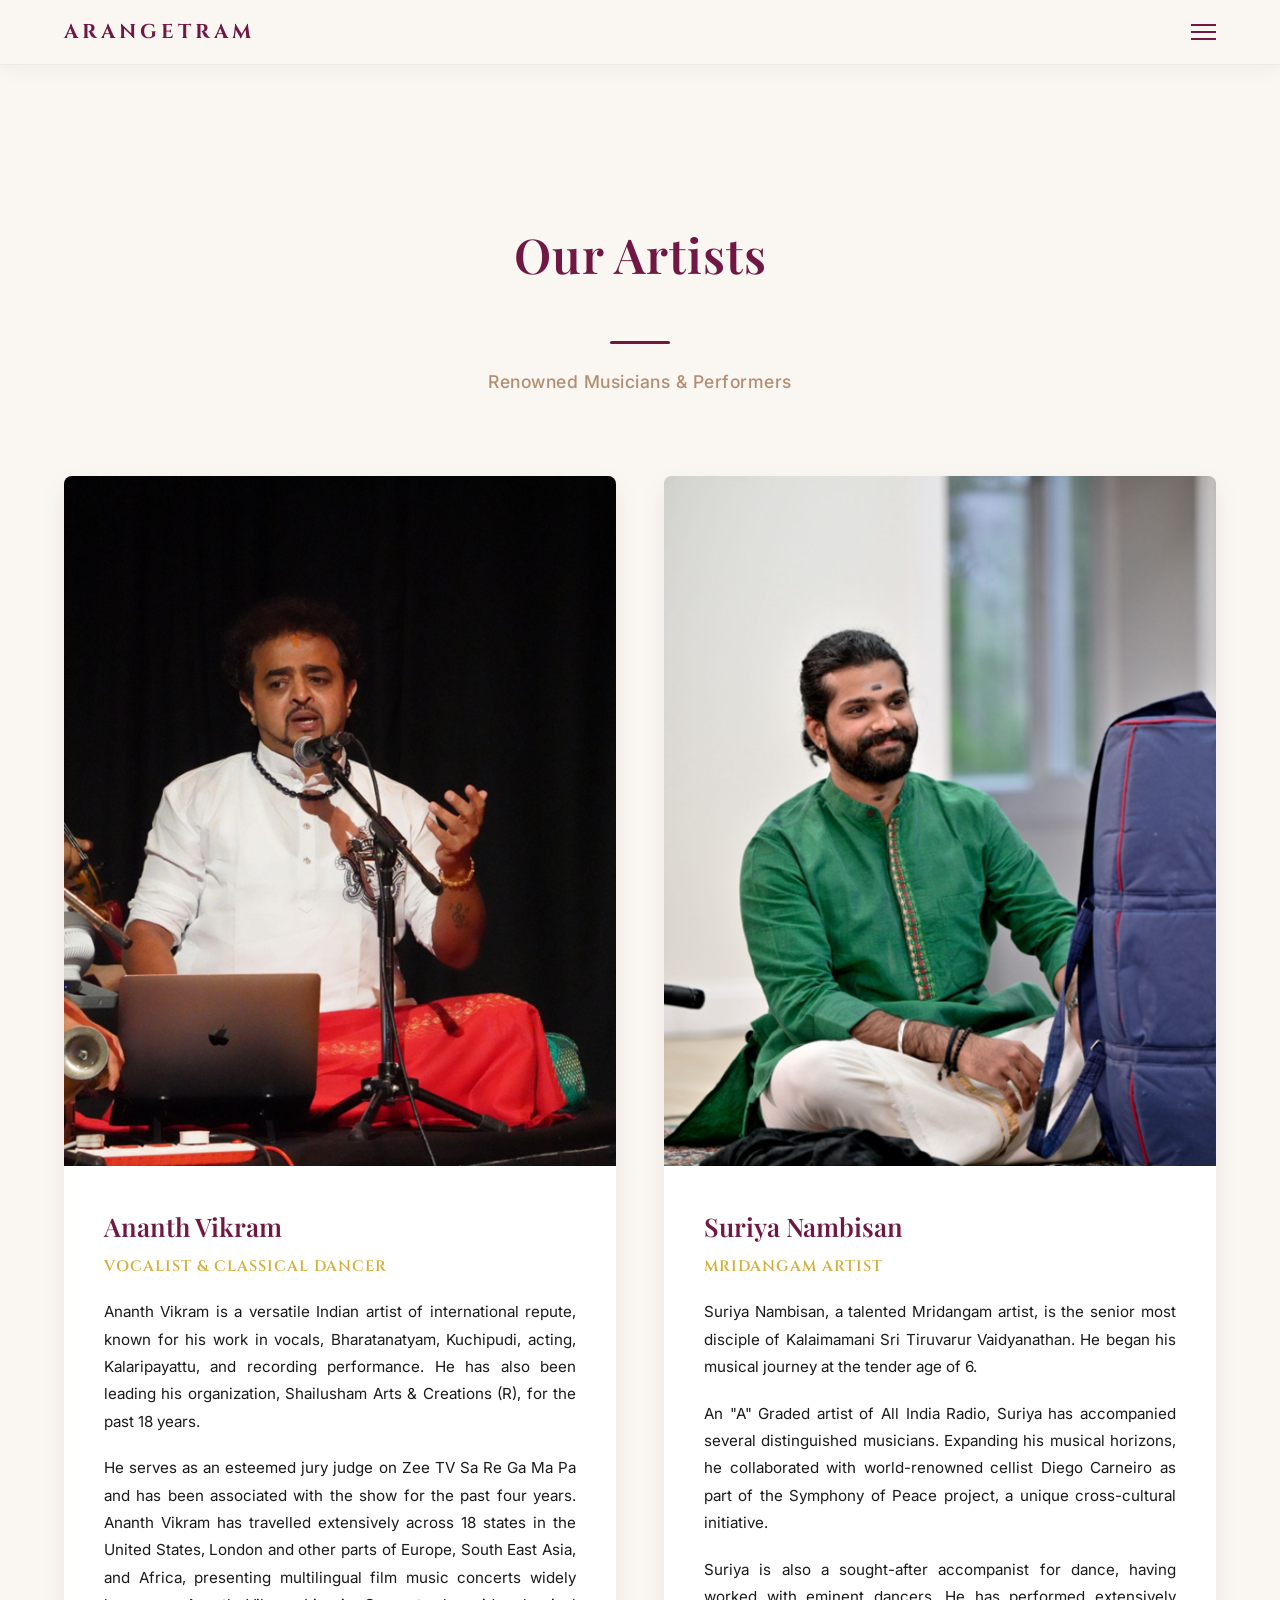
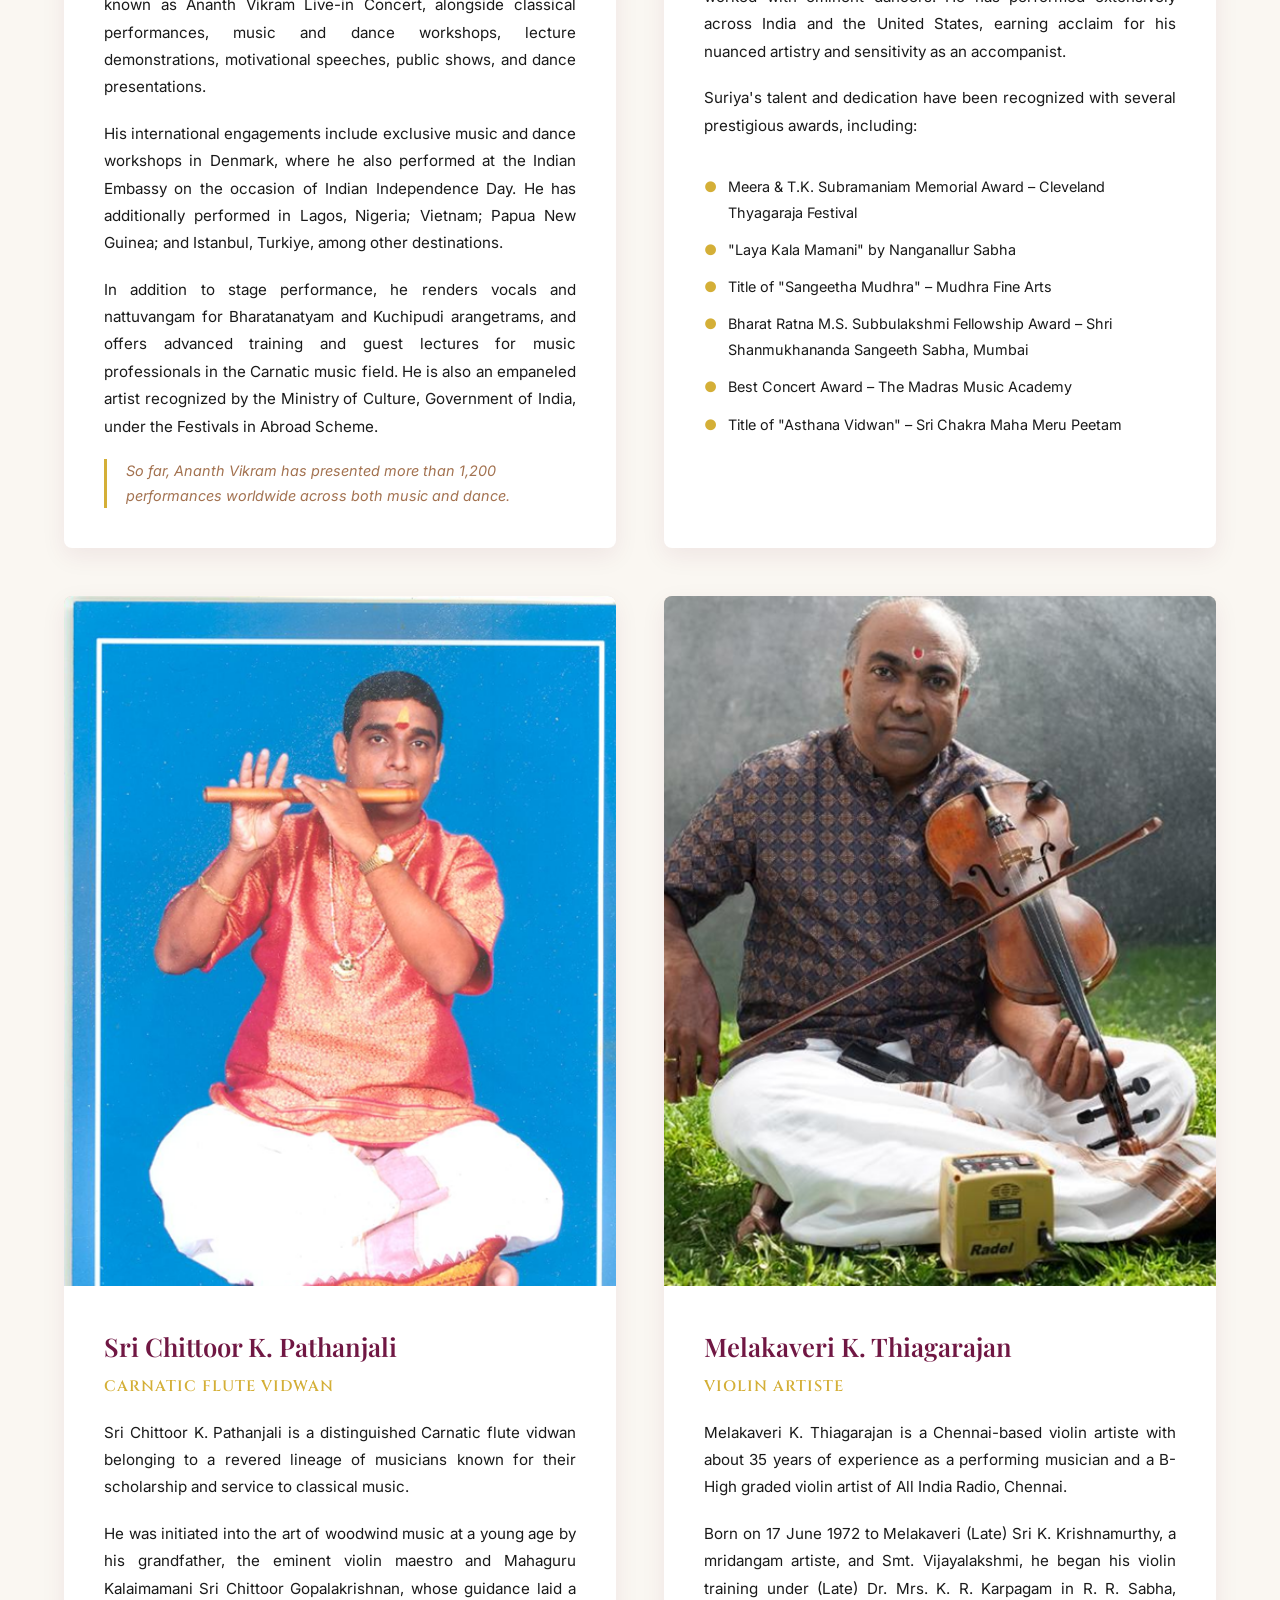
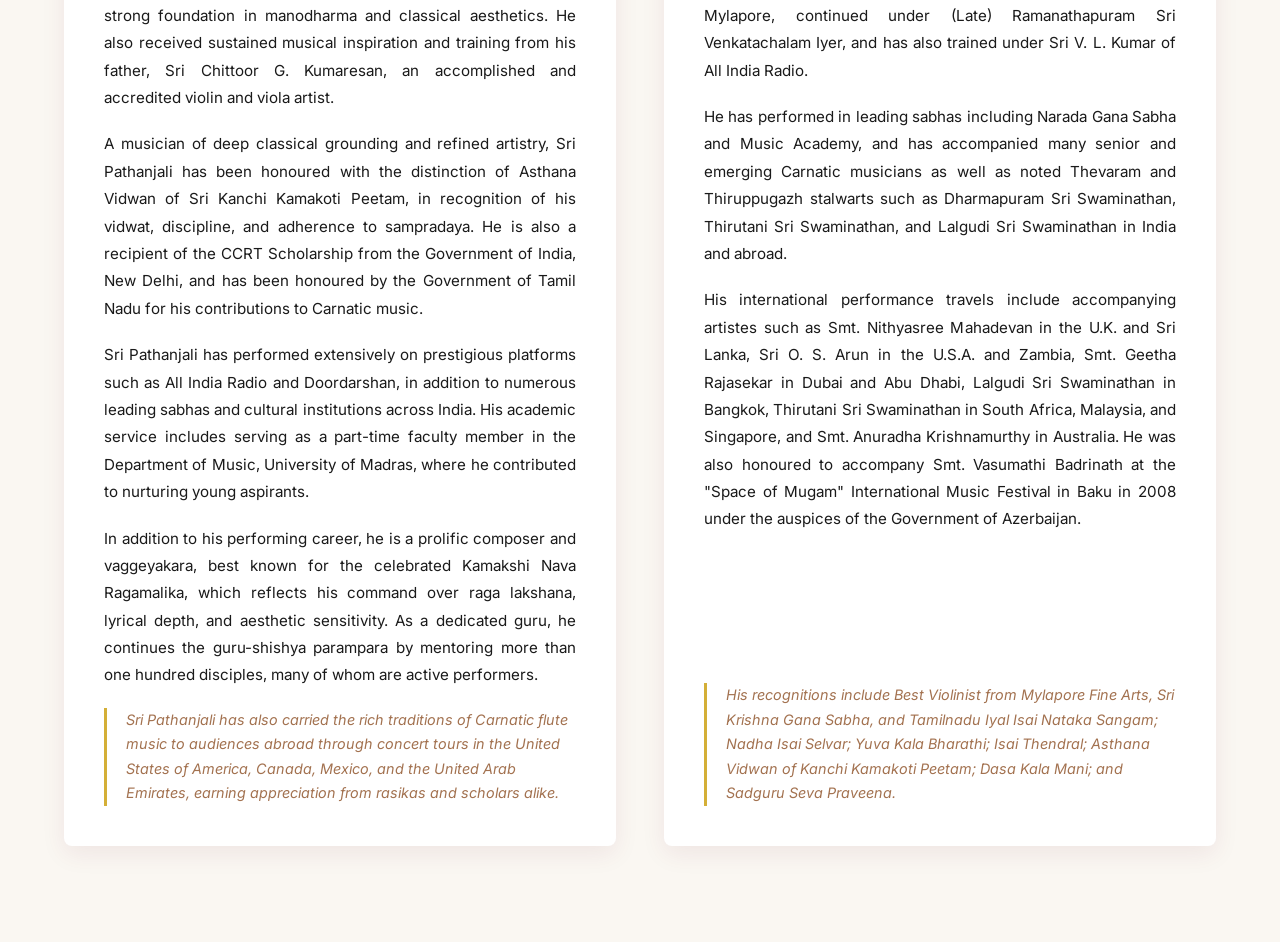
==== artists.html @ 753d0f72 "added new page" ====
<!DOCTYPE html>
<html lang="en">

<head>
    <meta charset="UTF-8">
    <meta name="viewport" content="width=device-width, initial-scale=1.0">
    <title>Artists — Bharatanatyam Arangetram</title>

    <!-- Google Fonts -->
    <link rel="preconnect" href="https://fonts.googleapis.com">
    <link rel="preconnect" href="https://fonts.gstatic.com" crossorigin>
    <link
        href="https://fonts.googleapis.com/css2?family=Cinzel:wght@400;500;600;700&family=Playfair+Display:ital,wght@0,400;0,500;0,600;0,700;1,400&family=Inter:wght@300;400;500;600&display=swap"
        rel="stylesheet">

    <link rel="stylesheet" href="styles.css">
</head>

<body>

    <!-- Ambient background particles overlay -->
    <div class="particle-overlay" id="particles"></div>

    <!-- Navigation -->
    <nav id="navbar" class="scrolled">
        <div class="nav-container">
            <a href="index.html" class="nav-logo">
                <span>ARANGETRAM</span>
            </a>
            <ul class="nav-links">
                <li><a href="index.html">Home</a></li>
                <li><a href="event.html">Event Details</a></li>
                <li><a href="journey.html">Shibani's Dance Journey</a></li>
                <li><a href="guru.html">The Guru</a></li>
                <li><a href="school.html">Arathi School of Dance</a></li>
                <li><a href="artists.html">Artists</a></li>
                <li><a href="gallery.html">Gallery</a></li>
                <li><a href="livestream.html">Livestream</a></li>
            </ul>
            <div class="nav-right">
                <div class="hamburger">
                    <span></span>
                    <span></span>
                    <span></span>
                </div>
            </div>
        </div>
    </nav>

    <!-- Main Content -->
    <main id="main-content">
        <section class="page active artists-page">
            <div class="content-wrapper">
                <div class="section-title">
                    <h1>Our Artists</h1>
                    <div class="decorative-separator"></div>
                    <p>Renowned Musicians & Performers</p>
                </div>

                <div class="artists-grid">
                    <div class="artist-card">
                        <div class="artist-image">
                            <img src="assets/artist1.png" alt="Ananth Vikram">
                        </div>
                        <div class="artist-content">
                            <h2>Ananth Vikram</h2>
                            <p class="artist-role">Vocalist & Classical Dancer</p>
                            <p class="artist-bio">Ananth Vikram is a versatile Indian artist of international repute, known for his work in vocals, Bharatanatyam, Kuchipudi, acting, Kalaripayattu, and recording performance. He has also been leading his organization, Shailusham Arts & Creations (R), for the past 18 years.</p>
                            <p class="artist-bio">He serves as an esteemed jury judge on Zee TV Sa Re Ga Ma Pa and has been associated with the show for the past four years. Ananth Vikram has travelled extensively across 18 states in the United States, London and other parts of Europe, South East Asia, and Africa, presenting multilingual film music concerts widely known as Ananth Vikram Live-in Concert, alongside classical performances, music and dance workshops, lecture demonstrations, motivational speeches, public shows, and dance presentations.</p>
                            <p class="artist-bio">His international engagements include exclusive music and dance workshops in Denmark, where he also performed at the Indian Embassy on the occasion of Indian Independence Day. He has additionally performed in Lagos, Nigeria; Vietnam; Papua New Guinea; and Istanbul, Turkiye, among other destinations.</p>
                            <p class="artist-bio">In addition to stage performance, he renders vocals and nattuvangam for Bharatanatyam and Kuchipudi arangetrams, and offers advanced training and guest lectures for music professionals in the Carnatic music field. He is also an empaneled artist recognized by the Ministry of Culture, Government of India, under the Festivals in Abroad Scheme.</p>
                            <p class="artist-highlights">So far, Ananth Vikram has presented more than 1,200 performances worldwide across both music and dance.</p>
                        </div>
                    </div>

                    <div class="artist-card">
                        <div class="artist-image">
                            <img src="assets/artist2.png" alt="Suriya Nambisan">
                        </div>
                        <div class="artist-content">
                            <h2>Suriya Nambisan</h2>
                            <p class="artist-role">Mridangam Artist</p>
                            <p class="artist-bio">Suriya Nambisan, a talented Mridangam artist, is the senior most disciple of Kalaimamani Sri Tiruvarur Vaidyanathan. He began his musical journey at the tender age of 6.</p>
                            <p class="artist-bio">An "A" Graded artist of All India Radio, Suriya has accompanied several distinguished musicians. Expanding his musical horizons, he collaborated with world-renowned cellist Diego Carneiro as part of the Symphony of Peace project, a unique cross-cultural initiative.</p>
                            <p class="artist-bio">Suriya is also a sought-after accompanist for dance, having worked with eminent dancers. He has performed extensively across India and the United States, earning acclaim for his nuanced artistry and sensitivity as an accompanist.</p>
                            <p class="artist-bio">Suriya's talent and dedication have been recognized with several prestigious awards, including:</p>
                            <ul class="artist-awards">
                                <li>Meera &amp; T.K. Subramaniam Memorial Award – Cleveland Thyagaraja Festival</li>
                                <li>"Laya Kala Mamani" by Nanganallur Sabha</li>
                                <li>Title of "Sangeetha Mudhra" – Mudhra Fine Arts</li>
                                <li>Bharat Ratna M.S. Subbulakshmi Fellowship Award – Shri Shanmukhananda Sangeeth Sabha, Mumbai</li>
                                <li>Best Concert Award – The Madras Music Academy</li>
                                <li>Title of "Asthana Vidwan" – Sri Chakra Maha Meru Peetam</li>
                            </ul>
                        </div>
                    </div>

                    <div class="artist-card">
                        <div class="artist-image">
                            <img src="assets/artist3.png" alt="Sri Chittoor K. Pathanjali">
                        </div>
                        <div class="artist-content">
                            <h2>Sri Chittoor K. Pathanjali</h2>
                            <p class="artist-role">Carnatic Flute Vidwan</p>
                            <p class="artist-bio">Sri Chittoor K. Pathanjali is a distinguished Carnatic flute vidwan belonging to a revered lineage of musicians known for their scholarship and service to classical music.</p>
                            <p class="artist-bio">He was initiated into the art of woodwind music at a young age by his grandfather, the eminent violin maestro and Mahaguru Kalaimamani Sri Chittoor Gopalakrishnan, whose guidance laid a strong foundation in manodharma and classical aesthetics. He also received sustained musical inspiration and training from his father, Sri Chittoor G. Kumaresan, an accomplished and accredited violin and viola artist.</p>
                            <p class="artist-bio">A musician of deep classical grounding and refined artistry, Sri Pathanjali has been honoured with the distinction of Asthana Vidwan of Sri Kanchi Kamakoti Peetam, in recognition of his vidwat, discipline, and adherence to sampradaya. He is also a recipient of the CCRT Scholarship from the Government of India, New Delhi, and has been honoured by the Government of Tamil Nadu for his contributions to Carnatic music.</p>
                            <p class="artist-bio">Sri Pathanjali has performed extensively on prestigious platforms such as All India Radio and Doordarshan, in addition to numerous leading sabhas and cultural institutions across India. His academic service includes serving as a part-time faculty member in the Department of Music, University of Madras, where he contributed to nurturing young aspirants.</p>
                            <p class="artist-bio">In addition to his performing career, he is a prolific composer and vaggeyakara, best known for the celebrated Kamakshi Nava Ragamalika, which reflects his command over raga lakshana, lyrical depth, and aesthetic sensitivity. As a dedicated guru, he continues the guru-shishya parampara by mentoring more than one hundred disciples, many of whom are active performers.</p>
                            <p class="artist-highlights">Sri Pathanjali has also carried the rich traditions of Carnatic flute music to audiences abroad through concert tours in the United States of America, Canada, Mexico, and the United Arab Emirates, earning appreciation from rasikas and scholars alike.</p>
                        </div>
                    </div>

                    <div class="artist-card">
                        <div class="artist-image">
                            <img src="assets/artist4.png" alt="Melakaveri K. Thiagarajan">
                        </div>
                        <div class="artist-content">
                            <h2>Melakaveri K. Thiagarajan</h2>
                            <p class="artist-role">Violin Artiste</p>
                            <p class="artist-bio">Melakaveri K. Thiagarajan is a Chennai-based violin artiste with about 35 years of experience as a performing musician and a B-High graded violin artist of All India Radio, Chennai.</p>
                            <p class="artist-bio">Born on 17 June 1972 to Melakaveri (Late) Sri K. Krishnamurthy, a mridangam artiste, and Smt. Vijayalakshmi, he began his violin training under (Late) Dr. Mrs. K. R. Karpagam in R. R. Sabha, Mylapore, continued under (Late) Ramanathapuram Sri Venkatachalam Iyer, and has also trained under Sri V. L. Kumar of All India Radio.</p>
                            <p class="artist-bio">He has performed in leading sabhas including Narada Gana Sabha and Music Academy, and has accompanied many senior and emerging Carnatic musicians as well as noted Thevaram and Thiruppugazh stalwarts such as Dharmapuram Sri Swaminathan, Thirutani Sri Swaminathan, and Lalgudi Sri Swaminathan in India and abroad.</p>
                            <p class="artist-bio">His international performance travels include accompanying artistes such as Smt. Nithyasree Mahadevan in the U.K. and Sri Lanka, Sri O. S. Arun in the U.S.A. and Zambia, Smt. Geetha Rajasekar in Dubai and Abu Dhabi, Lalgudi Sri Swaminathan in Bangkok, Thirutani Sri Swaminathan in South Africa, Malaysia, and Singapore, and Smt. Anuradha Krishnamurthy in Australia. He was also honoured to accompany Smt. Vasumathi Badrinath at the "Space of Mugam" International Music Festival in Baku in 2008 under the auspices of the Government of Azerbaijan.</p>
                            <p class="artist-highlights">His recognitions include Best Violinist from Mylapore Fine Arts, Sri Krishna Gana Sabha, and Tamilnadu Iyal Isai Nataka Sangam; Nadha Isai Selvar; Yuva Kala Bharathi; Isai Thendral; Asthana Vidwan of Kanchi Kamakoti Peetam; Dasa Kala Mani; and Sadguru Seva Praveena.</p>
                        </div>
                    </div>
                </div>
            </div>
        </section>
    </main>

    <script src="script.js"></script>
</body>

</html>
---- styles.css ----
/* ==========================================================================
   CSS Variables & Global Resets
   ========================================================================== */
:root {
    /* Color Palette */
    --clr-maroon: #701743;
    --clr-maroon-dark: #4a0b27;
    --clr-gold: #d4af37;
    --clr-gold-light: #f3dca1;
    --clr-ivory: #faf7f2;
    --clr-sandalwood: #e3d2bf;
    --clr-bronze: #a37250;
    --clr-black: #1a1a1a;

    /* Typography */
    --font-heading: 'Playfair Display', serif;
    --font-body: 'Inter', sans-serif;
    --font-cinzel: 'Cinzel', serif;

    /* Spacing & Utilities */
    --section-pad-y: 6rem;
    --transition-smooth: 0.4s cubic-bezier(0.25, 0.46, 0.45, 0.94);
}

* {
    margin: 0;
    padding: 0;
    box-sizing: border-box;
}

html {
    scroll-behavior: smooth;
}

body {
    font-family: var(--font-body);
    background-color: var(--clr-ivory);
    color: var(--clr-black);
    line-height: 1.6;
    overflow-x: hidden;
    min-height: 100vh;
}

/* ==========================================================================
   Typography & Reusable Classes
   ========================================================================== */
h1,
h2,
h3,
h4,
h5,
h6 {
    font-family: var(--font-heading);
    font-weight: 500;
    color: var(--clr-maroon);
}

.text-center {
    text-align: center;
}

.text-white {
    color: var(--clr-ivory);
}

.mt-2 {
    margin-top: 2rem;
}

/* Separators */
.decorative-separator {
    width: 60px;
    height: 3px;
    background-color: var(--clr-maroon);
    margin: 1.5rem 0;
    border-radius: 2px;
}

.gold-sep {
    background-color: var(--clr-gold);
}

.title-logo {
    width: 120px;
    height: auto;
    object-fit: contain;
    margin-top: 1rem;
    display: block;
}

.center-margin {
    margin: 1.5rem auto;
}

/* Container */
.container {
    width: 90%;
    max-width: 1200px;
    margin: 0 auto;
}

/* SPA Pages */
@keyframes fadeInPage {
    from {
        opacity: 0;
    }

    to {
        opacity: 1;
    }
}

@media (min-width: 769px) and (max-width: 1300px) {
    .guru-portrait-frame img {
        display: block;
        margin: 0 auto;
        /* width: 100%; */
        max-width: 900px;
        max-height: 1000px;
        /* object-fit: cover; */
    }
}

.page {
    display: none;
    min-height: 100vh;
    overflow-y: auto;
}

.page.active {
    display: block;
    animation: fadeInPage 0.5s ease forwards;
}

.hero.page.active {
    display: flex;
    animation: fadeInPage 0.5s ease forwards;
}

.section {
    padding: var(--section-pad-y) 0;
    position: relative;
}

.section-dark {
    background-color: var(--clr-maroon);
    color: var(--clr-sandalwood);
}

.section-dark h2,
.section-dark h3 {
    color: var(--clr-gold);
}

.section-title {
    margin-bottom: 4rem;
    text-align: center;
    display: flex;
    flex-direction: column;
    align-items: center;
}

.section-title h2 {
    font-size: 2.5rem;
    letter-spacing: 1px;
}

.section-title p {
    font-size: 1.1rem;
    color: inherit;
    opacity: 0.8;
}

/* Buttons */
.btn {
    display: inline-block;
    padding: 1rem 2.5rem;
    font-family: var(--font-cinzel);
    font-weight: 600;
    text-decoration: none;
    letter-spacing: 2px;
    text-transform: uppercase;
    font-size: 0.9rem;
    border-radius: 4px;
    transition: var(--transition-smooth);
    cursor: pointer;
    border: 1px solid transparent;
    white-space: nowrap;
}

.btn-primary {
    background-color: var(--clr-gold);
    color: var(--clr-maroon-dark);
}

.btn-primary:hover {
    background-color: var(--clr-gold-light);
    transform: translateY(-3px);
    box-shadow: 0 10px 20px rgba(212, 175, 55, 0.2);
}

.btn-secondary {
    background-color: transparent;
    border-color: var(--clr-gold);
    color: var(--clr-gold);
}

.btn-secondary:hover {
    background-color: var(--clr-gold);
    color: var(--clr-maroon-dark);
}

.btn-outline {
    background-color: transparent;
    border-color: var(--clr-maroon);
    color: var(--clr-maroon);
    padding: 0.8rem 1.5rem;
}

.btn-outline:hover {
    background-color: var(--clr-maroon);
    color: var(--clr-ivory);
}

.btn-glow {
    box-shadow: 0 0 15px rgba(212, 175, 55, 0.5);
}

.btn-glow:hover {
    box-shadow: 0 0 25px rgba(212, 175, 55, 0.8);
}

/* ==========================================================================
   Navigation
   ========================================================================== */
nav {
    position: fixed;
    top: 0;
    left: 0;
    width: 100%;
    z-index: 1000;
    padding: 1.5rem 0;
    transition: var(--transition-smooth);
    /* By default on top of hero - so text is white */
    background-color: transparent;
}

nav.scrolled {
    background-color: var(--clr-ivory);
    box-shadow: 0 4px 20px rgba(0, 0, 0, 0.05);
    padding: 1rem 0;
}

nav.nav-active {
    background-color: var(--clr-ivory);
    box-shadow: 0 4px 20px rgba(0, 0, 0, 0.05);
    padding: 1rem 0;
}

nav.nav-active .nav-logo {
    color: var(--clr-maroon);
}

nav.nav-active .hamburger span {
    background-color: var(--clr-maroon);
}

.nav-container {
    width: 90%;
    max-width: 1400px;
    margin: 0 auto;
    display: flex;
    justify-content: space-between;
    align-items: center;
}

.nav-logo {
    font-family: var(--font-cinzel);
    font-size: 1.5rem;
    font-weight: 700;
    text-decoration: none;
    color: var(--clr-ivory);
    letter-spacing: 4px;
    transition: var(--transition-smooth);
    display: flex;
    align-items: center;
    gap: 1rem;
}

nav.scrolled .nav-logo {
    color: var(--clr-maroon);
}

.nav-links {
    list-style: none;
    display: flex;
    gap: 1.2rem;
    margin-left: auto;
}

.nav-links li a {
    text-decoration: none;
    color: var(--clr-ivory);
    font-family: var(--font-body);
    font-size: 0.85rem;
    text-transform: uppercase;
    letter-spacing: 1px;
    position: relative;
    transition: var(--transition-smooth);
    white-space: nowrap;
}

nav.scrolled .nav-links li a {
    color: var(--clr-black);
}

.nav-links li a::after {
    content: '';
    position: absolute;
    bottom: -5px;
    left: 0;
    width: 0%;
    height: 1px;
    background-color: var(--clr-gold);
    transition: var(--transition-smooth);
}

.nav-links li a:hover::after {
    width: 100%;
}

.nav-links li a:hover {
    color: var(--clr-gold);
}

.hamburger {
    display: none;
    flex-direction: column;
    gap: 5px;
    cursor: pointer;
}

.hamburger span {
    width: 25px;
    height: 2px;
    background-color: var(--clr-ivory);
    transition: 0.3s;
}

nav.scrolled .hamburger span {
    background-color: var(--clr-maroon);
}

.nav-right {
    display: flex;
    align-items: center;
    gap: 1.5rem;
}

.menu-logo {
    height: 45px;
    width: auto;
    object-fit: contain;
    border-radius: 4px;
    transition: var(--transition-smooth);
}

/* ==========================================================================
   Hero Section
   ========================================================================== */
.hero {
    height: 100vh;
    display: flex;
    align-items: center;
    justify-content: center;
    position: relative;
    text-align: center;
    overflow: hidden;
}

.hero-bg {
    position: absolute;
    top: 0;
    left: 0;
    width: 100%;
    height: 100%;
    background-image: url('assets/hero-background.png');
    background-size: cover;
    background-position: center;
    background-repeat: no-repeat;
    z-index: -2;
    animation: zoomOutBg 20s infinite alternate linear;
}

@media (max-width: 768px) {
    .hero-bg {
        /* On mobile, center top usually prevents heads from getting cut off */
        background-position: center top;
    }
}

@keyframes zoomOutBg {
    0% {
        transform: scale(1.1);
    }

    100% {
        transform: scale(1);
    }
}

.hero-overlay {
    position: absolute;
    top: 0;
    left: 0;
    width: 100%;
    height: 100%;
    background: linear-gradient(to bottom, rgba(74, 21, 37, 0.4), rgba(26, 26, 26, 0.8));
    z-index: -1;
}

.hero-content {
    color: var(--clr-ivory);
    z-index: 1;
    max-width: 800px;
    padding: 0 1rem;
}

.hero-subtitle {
    font-family: var(--font-cinzel);
    letter-spacing: 3px;
    font-size: 1rem;
    color: var(--clr-gold);
    margin-bottom: 1rem;
    text-transform: uppercase;
}

.hero-title {
    font-size: 4.5rem;
    line-height: 1.1;
    margin-bottom: 1.5rem;
    color: var(--clr-ivory);
    letter-spacing: 2px;
    text-shadow: 0 5px 15px rgba(0, 0, 0, 0.5);
}

.hero-divider {
    width: 80px;
    height: 2px;
    background-color: var(--clr-gold);
    margin: 0 auto 2rem auto;
}

.hero-invitation {
    font-size: 1.1rem;
    font-weight: 300;
    margin-bottom: 2rem;
    opacity: 0.9;
}

.hero-date {
    font-family: var(--font-cinzel);
    font-size: 1.5rem;
    color: var(--clr-gold);
    margin-bottom: 3rem;
}

.hero-buttons {
    display: flex;
    gap: 1.5rem;
    justify-content: center;
}

/* Make hero buttons equal width and height, centered */
.hero-buttons .btn {
    display: inline-flex;
    align-items: center;
    justify-content: center;
    height: 64px;
    width: 220px;
    padding: 0 1rem;
}

/* Responsive sizing: keep equal visual weight on small screens */
@media (max-width: 480px) {
    .hero-buttons {
        gap: 0.75rem;
        justify-content: center;
    }

    .hero-buttons .btn {
        width: 45%;
        height: 52px;
        padding: 0 0.6rem;
        font-size: 0.85rem;
        letter-spacing: 1.5px;
    }
}

.scroll-indicator {
    display: none;
    /* Hidden since we use pages instead of scroll */
}

.mouse {
    width: 20px;
    height: 30px;
    border: 2px solid var(--clr-ivory);
    border-radius: 15px;
    margin-top: 10px;
    position: relative;
}

.mouse::before {
    content: '';
    position: absolute;
    top: 5px;
    left: 50%;
    transform: translateX(-50%);
    width: 4px;
    height: 6px;
    background-color: var(--clr-ivory);
    border-radius: 2px;
    animation: scroll 2s infinite;
}

@keyframes scroll {
    0% {
        transform: translate(-50%, 0);
        opacity: 1;
    }

    100% {
        transform: translate(-50%, 10px);
        opacity: 0;
    }
}

/* ==========================================================================
   Event Day Section (Timeline & Details)
   ========================================================================== */
.event-grid {
    display: grid;
    grid-template-columns: 1fr 1fr;
    gap: 4rem;
}

.event-card {
    background-color: #fff;
    padding: 3rem;
    border-radius: 8px;
    box-shadow: 0 10px 40px rgba(0, 0, 0, 0.04);
}

.event-card h3 {
    font-size: 1.8rem;
    margin-bottom: 2rem;
    font-family: var(--font-cinzel);
    border-bottom: 1px solid rgba(74, 21, 37, 0.1);
    padding-bottom: 1rem;
}

.timeline {
    list-style: none;
    position: relative;
}

.timeline::before {
    content: '';
    position: absolute;
    left: 10px;
    top: 0;
    height: 100%;
    width: 1px;
    background-color: var(--clr-gold);
}

.timeline li {
    margin-bottom: 2rem;
    position: relative;
    padding-left: 2.5rem;
}

.timeline li:last-child {
    margin-bottom: 0;
}

.timeline li::before {
    content: '';
    position: absolute;
    left: 5px;
    top: 5px;
    width: 11px;
    height: 11px;
    border-radius: 50%;
    background-color: var(--clr-gold);
    border: 3px solid #fff;
}

.timeline .time {
    display: block;
    font-family: var(--font-cinzel);
    color: var(--clr-maroon);
    font-weight: 600;
    margin-bottom: 0.5rem;
}

.timeline .content h4 {
    font-size: 1.1rem;
    margin-bottom: 0.3rem;
    color: var(--clr-black);
}

.timeline .content p {
    font-size: 0.95rem;
    color: #666;
}

.venue-details h4 {
    font-size: 1.3rem;
    margin-bottom: 1rem;
    color: var(--clr-black);
}

.venue-details p {
    margin-bottom: 2rem;
    color: #555;
}

/* ==========================================================================
   Image Wrappers & Shadows
   ========================================================================== */
.box-shadow-gold img {
    width: 100%;
    height: 100%;
    object-fit: cover;
    border-radius: 4px;
    box-shadow: 15px 15px 0 var(--clr-gold);
    transition: var(--transition-smooth);
}

.box-shadow-gold:hover img {
    transform: translate(5px, 5px);
    box-shadow: 10px 10px 0 var(--clr-gold);
}

/* ==========================================================================
   Journey & School (Alternating layouts)
   ========================================================================== */
.journey-content,
.school-layout {
    display: grid;
    grid-template-columns: 1fr 1fr;
    gap: 4rem;
    align-items: center;
}


.journey-image img,
.school-image img {
    width: 100%;
    height: auto;
    max-height: 750px;
    object-fit: contain;
    border-radius: 4px;
    background: transparent;
    display: block;
}

.school-logo {
    width: 150px !important;
    height: auto !important;
    object-fit: contain !important;
    margin-bottom: 1.5rem;
    display: block;
}

.journey-text h3,
.school-text h3,
.guru-text h3 {
    font-size: 2.2rem;
    margin-bottom: 1.5rem;
}

.journey-text p,
.school-text p,
.guru-text p {
    margin-bottom: 1.5rem;
    font-size: 1.1rem;
    opacity: 0.9;
}

/* ==========================================================================
   Guru Section
   ========================================================================== */
.guru-layout {
    display: grid;
    grid-template-columns: 1fr 1fr;
    gap: 4rem;
    align-items: center;
}

.guru-text h4 {
    font-family: var(--font-cinzel);
    color: var(--clr-gold);
    margin-bottom: 2rem;
    letter-spacing: 1px;
}

.guru-portrait-wrapper {
    position: relative;
    padding: 2rem;
}

.guru-portrait-wrapper::before {
    display: none;
}

.guru-portrait-frame {
    position: relative;
    z-index: 2;
    height: 750px;
}

.guru-portrait-frame img {
    width: 100%;
    height: 100%;
    object-fit: contain;
    background: transparent;
}

@media (min-width: 1024px) and (max-width: 1366px) {
    .guru-portrait-frame {
        height: 920px;
        width: 500px;
    }
}

/* ==========================================================================
   Livestream Section (Cinematic)
   ========================================================================== */
.cinematic-bg {
    background-color: var(--clr-black);
    position: relative;
    color: var(--clr-ivory);
}

/* Let's reuse hero image vaguely but highly darkened */
.cinematic-bg::before {
    content: '';
    position: absolute;
    top: 0;
    left: 0;
    width: 100%;
    height: 100%;
    background-image: url('dance/dance9.png');
    background-size: cover;
    background-position: center;
    opacity: 0.2;
    z-index: 1;
    filter: grayscale(80%) sepia(20%);
}

.livestream-overlay {
    position: absolute;
    top: 0;
    left: 0;
    width: 100%;
    height: 100%;
    background: linear-gradient(to top, rgba(26, 26, 26, 1), rgba(26, 26, 26, 0.6));
    z-index: 2;
}

.relative-z {
    position: relative;
    z-index: 3;
}

.cinematic-bg .section-title h2,
.cinematic-bg .section-title p {
    color: var(--clr-ivory);
}

.countdown {
    display: flex;
    justify-content: center;
    gap: 2rem;
    margin: 3rem 0;
}

.cd-box {
    background: rgba(255, 255, 255, 0.05);
    border: 1px solid rgba(212, 175, 55, 0.3);
    padding: 1.5rem 2rem;
    border-radius: 8px;
    min-width: 120px;
    backdrop-filter: blur(5px);
}

.cd-box span {
    display: block;
    font-size: 3rem;
    font-family: var(--font-heading);
    color: var(--clr-gold);
    line-height: 1;
    margin-bottom: 0.5rem;
}

.cd-box p {
    font-size: 0.8rem;
    text-transform: uppercase;
    letter-spacing: 2px;
    opacity: 0.7;
}

.live-subtitle {
    font-style: italic;
    margin-bottom: 2rem;
    color: var(--clr-sandalwood);
}

/* ==========================================================================
   Gallery Section
   ========================================================================== */
.gallery-grid {
    column-count: 3;
    column-gap: 1.5rem;
    padding-bottom: 2rem;
}

.gallery-item {
    break-inside: avoid;
    margin-bottom: 1.5rem;
    border-radius: 8px;
    overflow: hidden;
    position: relative;
    box-shadow: 0 5px 15px rgba(0, 0, 0, 0.1);
    transition: var(--transition-smooth);
}

.gallery-item::before {
    content: '';
    position: absolute;
    top: 0;
    left: 0;
    width: 100%;
    height: 100%;
    background: linear-gradient(to top, rgba(74, 11, 39, 0.4), transparent);
    opacity: 0;
    transition: var(--transition-smooth);
    z-index: 1;
}

.gallery-item:hover {
    transform: translateY(-5px);
    box-shadow: 0 10px 25px rgba(212, 175, 55, 0.3);
}

.gallery-item:hover::before {
    opacity: 1;
}

.gallery-item img {
    width: 100%;
    height: auto;
    display: block;
    transition: transform 0.6s ease;
}

.gallery-item:hover img {
    transform: scale(1.05);
}

/* Removed fade-in-section to fix SPA visibility issues */

/* Staggered on load for hero elements */
.slide-up {
    transform: translateY(30px);
    opacity: 0;
}

.slide-up.fade-in {
    animation: slideUpFade 1s cubic-bezier(0.25, 0.46, 0.45, 0.94) forwards;
}

.delay-1 {
    animation-delay: 0.2s;
}

.delay-2 {
    animation-delay: 0.4s;
}

.delay-3 {
    animation-delay: 0.6s;
}

.delay-4 {
    animation-delay: 0.8s;
}

@keyframes slideUpFade {
    to {
        transform: translateY(0);
        opacity: 1;
    }
}

/* ==========================================================================
   Responsive Design
   ========================================================================== */
@media (max-width: 992px) {

    .event-grid,
    .journey-content,
    .school-layout,
    .guru-layout {
        grid-template-columns: 1fr;
        gap: 3rem;
    }

    .gallery-grid {
        column-count: 2;
    }

    .journey-image,
    .school-image,
    .guru-portrait-wrapper {
        order: -1;
        /* image on top on mobile */
    }

    .journey-image,
    .school-image,
    .guru-portrait-frame {
        height: auto;
    }

    .school-image {
        align-items: center;
        text-align: center;
    }

    .school-logo {
        margin: 0 auto 1.5rem auto !important;
    }

    .hero-title {
        font-size: 3.5rem;
    }
}

@media (max-width: 1300px) {
    .nav-links {
        position: absolute;
        top: 100%;
        left: 0;
        width: 100%;
        flex-direction: column;
        background-color: var(--clr-ivory);
        text-align: center;
        gap: 0;
        max-height: 0;
        overflow-y: auto;
        transition: max-height 0.4s ease-in-out;
        margin-left: 0;
        border-top: 1px solid rgba(0, 0, 0, 0.05);
        
        /* Premium custom scrollbar styling */
        scrollbar-width: thin;
        scrollbar-color: var(--clr-gold) transparent;
    }

    .nav-links::-webkit-scrollbar {
        width: 4px;
    }

    .nav-links::-webkit-scrollbar-thumb {
        background-color: var(--clr-gold);
        border-radius: 2px;
    }

    .nav-links.active {
        max-height: calc(100vh - 85px);
        box-shadow: 0 15px 30px rgba(0, 0, 0, 0.1);
    }

    .nav-links li {
        padding: 1.15rem 0;
        border-bottom: 1px solid rgba(0, 0, 0, 0.05);
    }

    .nav-links li a {
        color: var(--clr-maroon);
        font-weight: 500;
        display: block;
        width: 100%;
    }

    .hamburger {
        display: flex;
    }

    /* Premium Hamburger Animation to "X" */
    .hamburger.active span:nth-child(1) {
        transform: translateY(7px) rotate(45deg);
    }

    .hamburger.active span:nth-child(2) {
        opacity: 0;
        transform: translateX(-10px);
    }

    .hamburger.active span:nth-child(3) {
        transform: translateY(-7px) rotate(-45deg);
    }
}

@media (max-width: 480px) {
    :root {
        --section-pad-y: 5rem;
    }

    .section {
        padding: var(--section-pad-y) 0;
    }

    .section-title {
        margin-bottom: 2rem;
    }

    .section-title h2 {
        font-size: 1.6rem;
    }

    .event-card {
        padding: 1.25rem;
    }

    .timeline .content h4 {
        font-size: 1rem;
    }

    .timeline .content p {
        font-size: 0.95rem;
    }

    .hero-title {
        font-size: 2.2rem;
    }

    .nav-container {
        width: 95%;
        padding: 0 0.5rem;
    }
}

@media (max-width: 768px) {
    .gallery-grid {
        column-count: 1;
    }

    .hero-title {
        font-size: 2.5rem;
    }

    .countdown {
        display: grid;
        grid-template-columns: repeat(4, 1fr);
        gap: 0.5rem;
        max-width: 450px;
        margin: 2rem auto;
    }

    .cd-box {
        min-width: unset;
        padding: 0.75rem 0.25rem;
    }

    .cd-box span {
        font-size: 1.75rem;
    }

    .cd-box p {
        font-size: 0.7rem;
        letter-spacing: 0.5px;
    }

    .school-layout,
    .journey-content {
        gap: 2rem;
    }

    .school-image,
    .journey-image {
        height: auto;
    }

    .school-text,
    .journey-text {
        padding-top: 1rem;
    }
}

@media (max-width: 1400px) {
    .nav-links {
        gap: 1rem;
    }

    .nav-links li a {
        font-size: 0.8rem;
    }

    .nav-logo {
        font-size: 1.25rem;
    }

    .menu-logo {
        height: 35px;
    }
}

/* ==========================================================================
   Artists Page Styles
   ========================================================================== */

/* Content Wrapper */
.content-wrapper {
    width: 90%;
    max-width: 1200px;
    margin: 0 auto;
    padding: 6rem 0;
    min-height: 100vh;
}

.artists-page {
    background-color: var(--clr-ivory);
    padding-top: 120px;
}

/* Section Title */
.section-title {
    margin-bottom: 5rem;
    text-align: center;
    display: flex;
    flex-direction: column;
    align-items: center;
}

.section-title h1 {
    font-size: 3rem;
    font-family: var(--font-heading);
    font-weight: 600;
    color: var(--clr-maroon);
    letter-spacing: 1px;
    margin-bottom: 1.5rem;
}

.section-title p {
    font-size: 1.1rem;
    color: var(--clr-bronze);
    font-weight: 500;
    letter-spacing: 0.5px;
}

/* Artists Grid Layout */
.artists-grid {
    display: grid;
    grid-template-columns: repeat(2, 1fr);
    gap: 3rem;
    margin-top: 3rem;
}

/* Artist Card */
.artist-card {
    background-color: white;
    border-radius: 8px;
    overflow: hidden;
    box-shadow: 0 8px 24px rgba(112, 23, 67, 0.08);
    transition: all var(--transition-smooth);
    display: flex;
    flex-direction: column;
    height: 100%;
}

.artist-card:hover {
    transform: translateY(-8px);
    box-shadow: 0 16px 40px rgba(112, 23, 67, 0.15);
}

/* Artist Image Container */
.artist-image {
    width: 100%;
    aspect-ratio: 4 / 5;
    overflow: hidden;
    background-color: var(--clr-sandalwood);
    position: relative;
}

.artist-image img {
    width: 100%;
    height: 100%;
    object-fit: cover;
    object-position: top center;
    transition: transform var(--transition-smooth);
}

.artist-card:hover .artist-image img {
    transform: scale(1.05);
}

/* Artist Content */
.artist-content {
    padding: 2.5rem;
    display: flex;
    flex-direction: column;
    flex-grow: 1;
}

.artist-content h2 {
    font-size: 1.6rem;
    color: var(--clr-maroon);
    margin-bottom: 0.5rem;
    font-weight: 600;
    font-family: var(--font-heading);
}

.artist-role {
    font-size: 0.95rem;
    color: var(--clr-gold);
    font-weight: 600;
    letter-spacing: 1px;
    text-transform: uppercase;
    margin-bottom: 1.2rem;
    font-family: var(--font-cinzel);
}

.artist-bio {
    font-size: 0.95rem;
    line-height: 1.8;
    color: var(--clr-black);
    margin-bottom: 1.2rem;
    text-align: justify;
}

.artist-highlights {
    font-size: 0.9rem;
    color: var(--clr-bronze);
    line-height: 1.7;
    border-left: 3px solid var(--clr-gold);
    padding-left: 1.2rem;
    font-style: italic;
    margin-top: auto;
}

/* Awards List */
.artist-awards {
    list-style: none;
    padding-left: 0;
    margin: 1rem 0;
    font-size: 0.9rem;
    line-height: 1.8;
}

.artist-awards li {
    padding-left: 1.5rem;
    margin-bottom: 0.7rem;
    position: relative;
    color: var(--clr-black);
}

.artist-awards li:before {
    content: "●";
    position: absolute;
    left: 0;
    color: var(--clr-gold);
    font-weight: bold;
}

/* Responsive Design - Tablets */
@media (max-width: 1024px) {
    .artists-grid {
        grid-template-columns: 1fr;
        gap: 2.5rem;
    }

    .content-wrapper {
        padding: 4rem 0;
    }

    .section-title h1 {
        font-size: 2.5rem;
    }

    .artist-content {
        padding: 2rem;
    }
}

/* Responsive Design - Mobile */
@media (max-width: 768px) {
    .artists-page {
        padding-top: 100px;
    }

    .content-wrapper {
        width: 95%;
        padding: 3rem 0;
    }

    .section-title h1 {
        font-size: 2rem;
        margin-bottom: 1rem;
    }

    .section-title p {
        font-size: 1rem;
    }

    .decorative-separator {
        width: 50px;
    }

    .artists-grid {
        gap: 2rem;
    }

    .artist-content {
        padding: 1.5rem;
    }

    .artist-content h2 {
        font-size: 1.4rem;
    }

    .artist-bio {
        font-size: 0.9rem;
    }

    .artist-highlights {
        font-size: 0.85rem;
    }
}

/* Responsive Design - Small Mobile */
@media (max-width: 480px) {
    .artists-page {
        padding-top: 80px;
    }

    .content-wrapper {
        width: 100%;
        padding: 2rem 1rem;
    }

    .section-title h1 {
        font-size: 1.6rem;
        margin-bottom: 0.8rem;
    }

    .section-title p {
        font-size: 0.95rem;
    }

    .artists-grid {
        gap: 1.5rem;
    }

    .artist-content {
        padding: 1.2rem;
    }

    .artist-content h2 {
        font-size: 1.2rem;
    }

    .artist-role {
        font-size: 0.85rem;
    }

    .artist-bio {
        font-size: 0.85rem;
        margin-bottom: 0.8rem;
    }

    .artist-highlights {
        font-size: 0.8rem;
        padding-left: 1rem;
    }
}
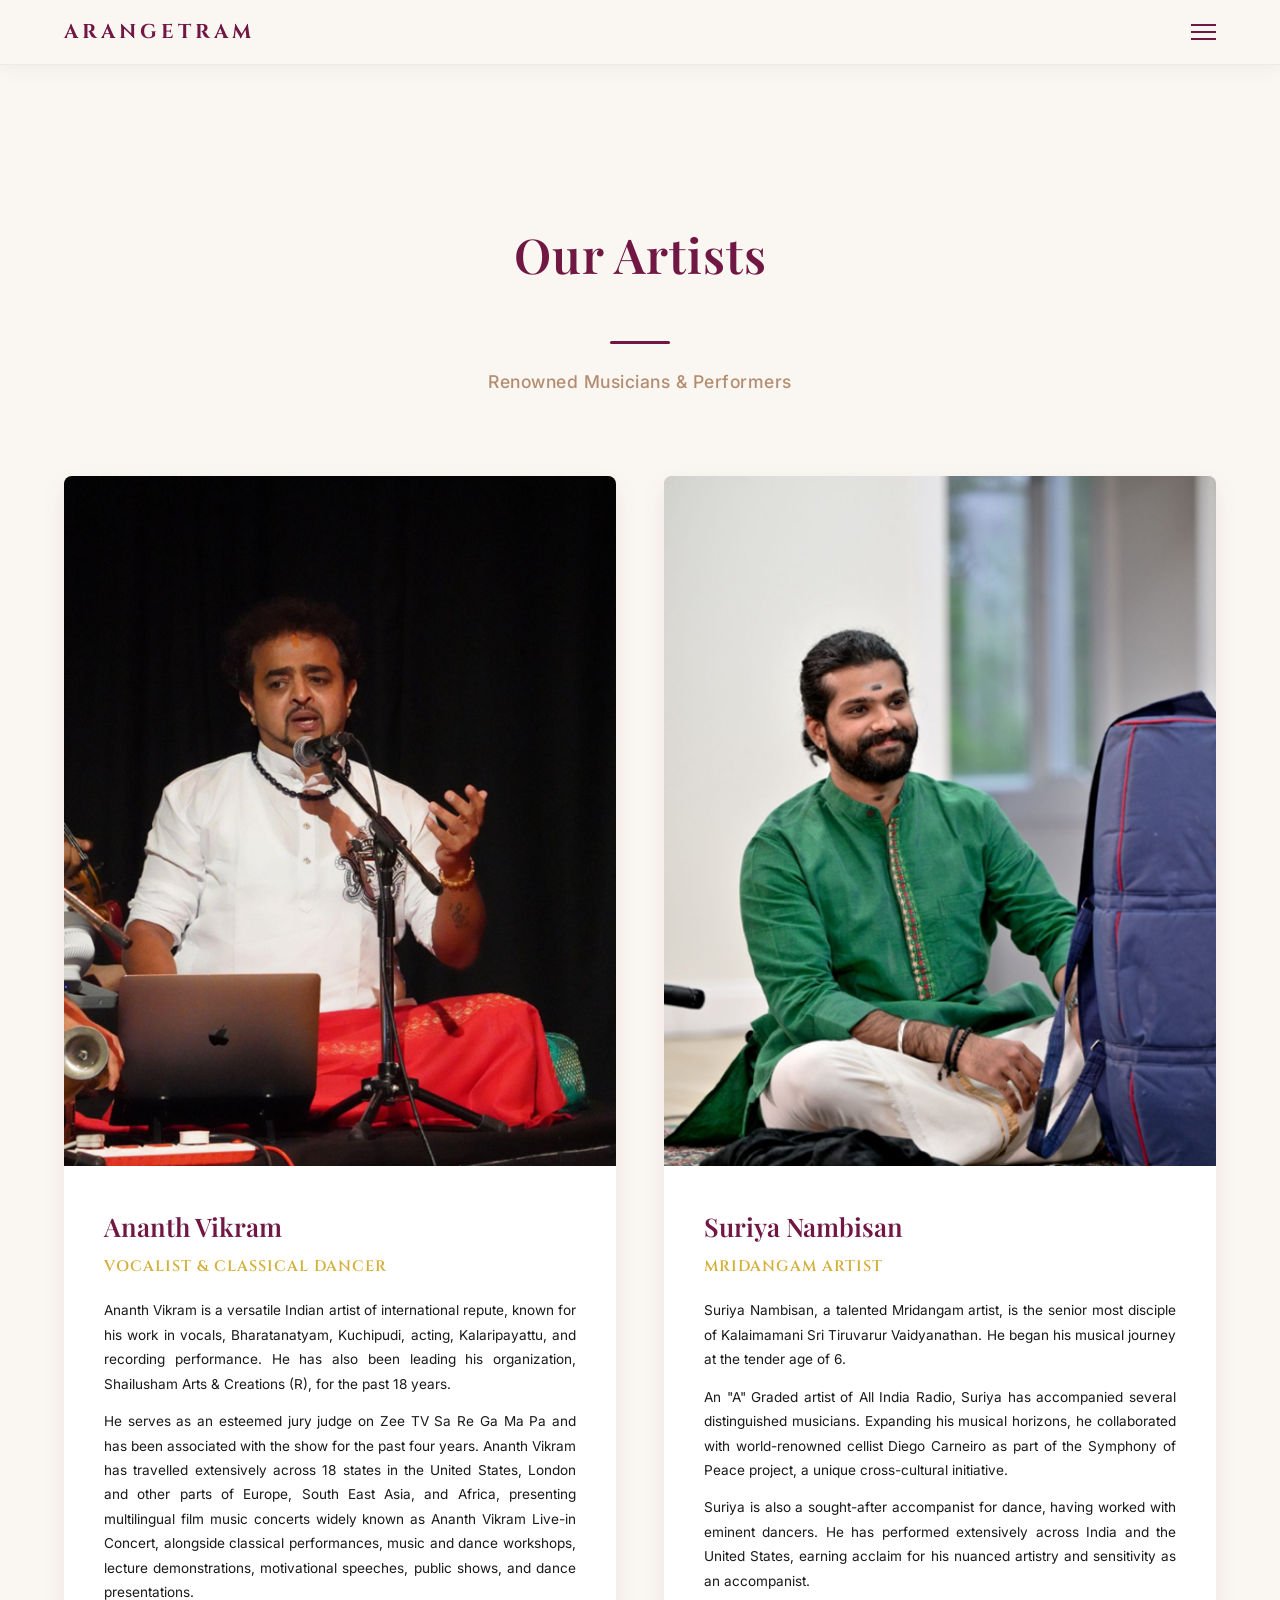
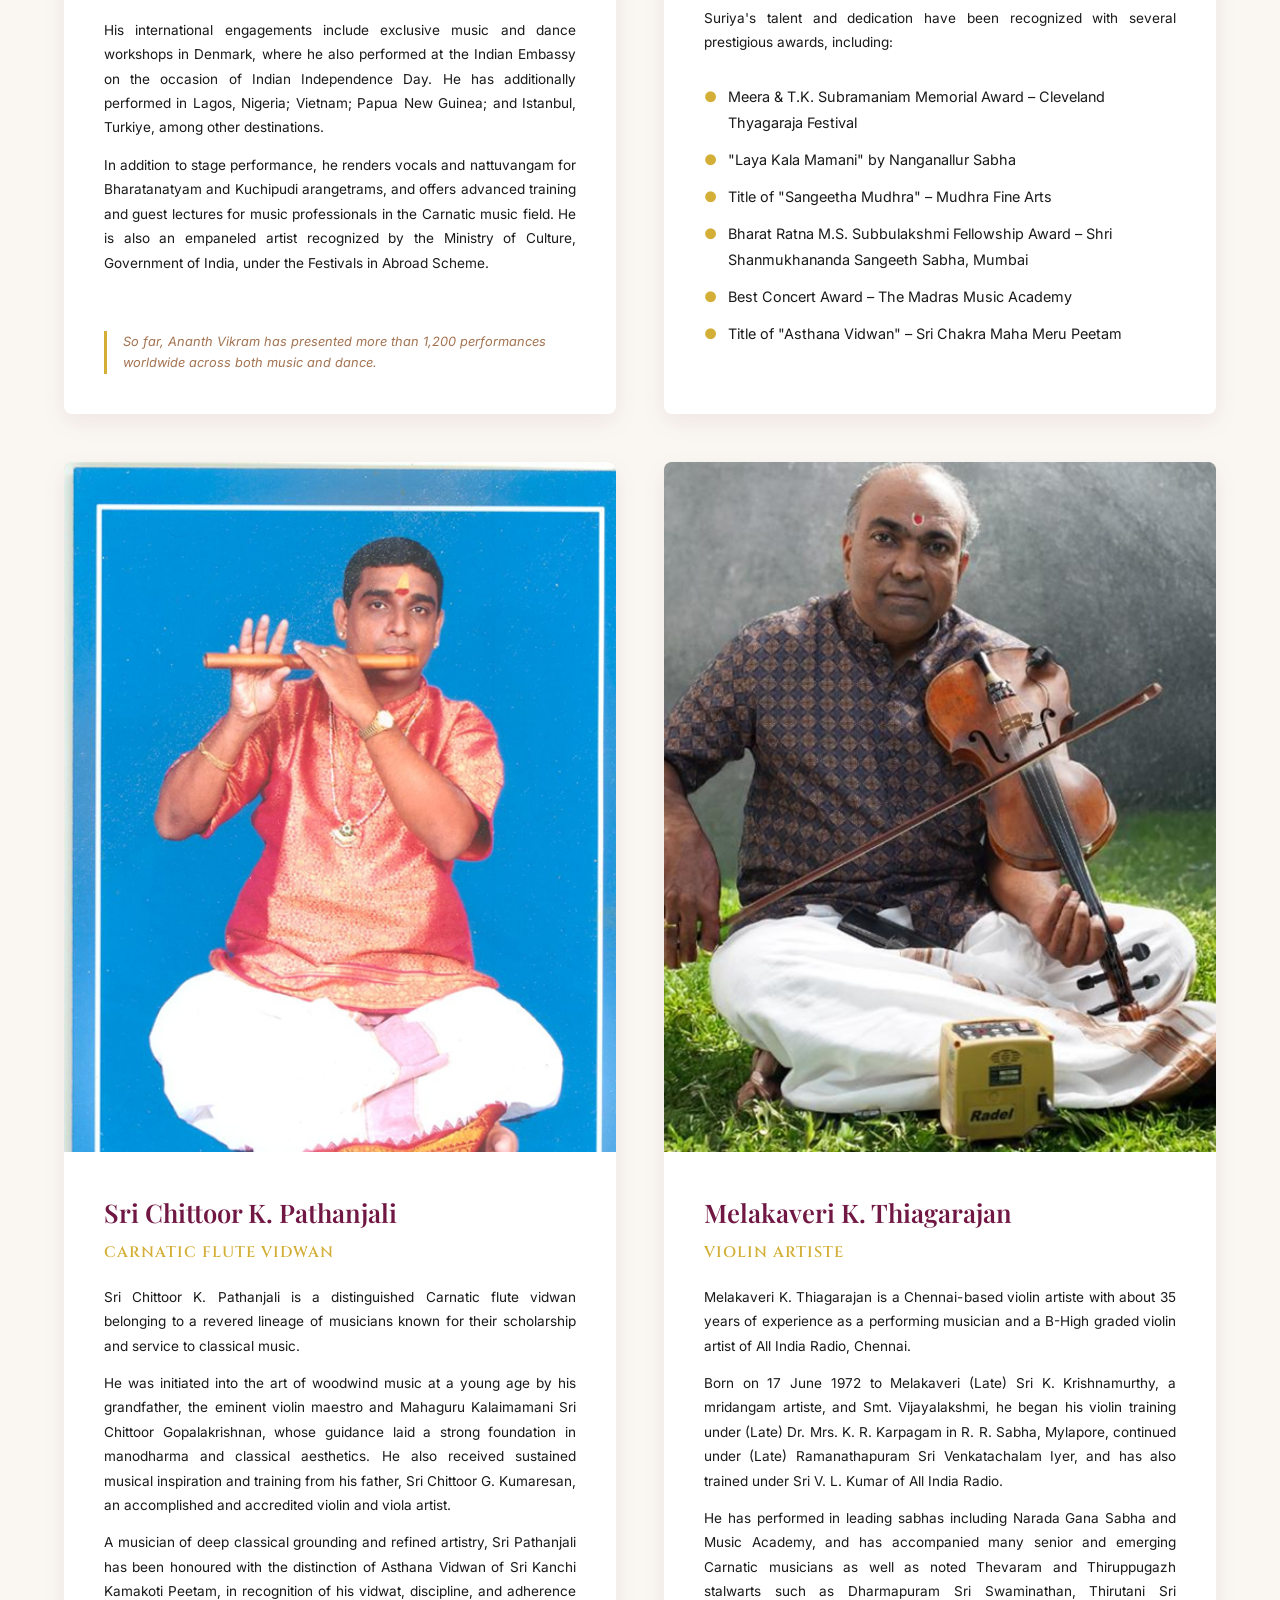
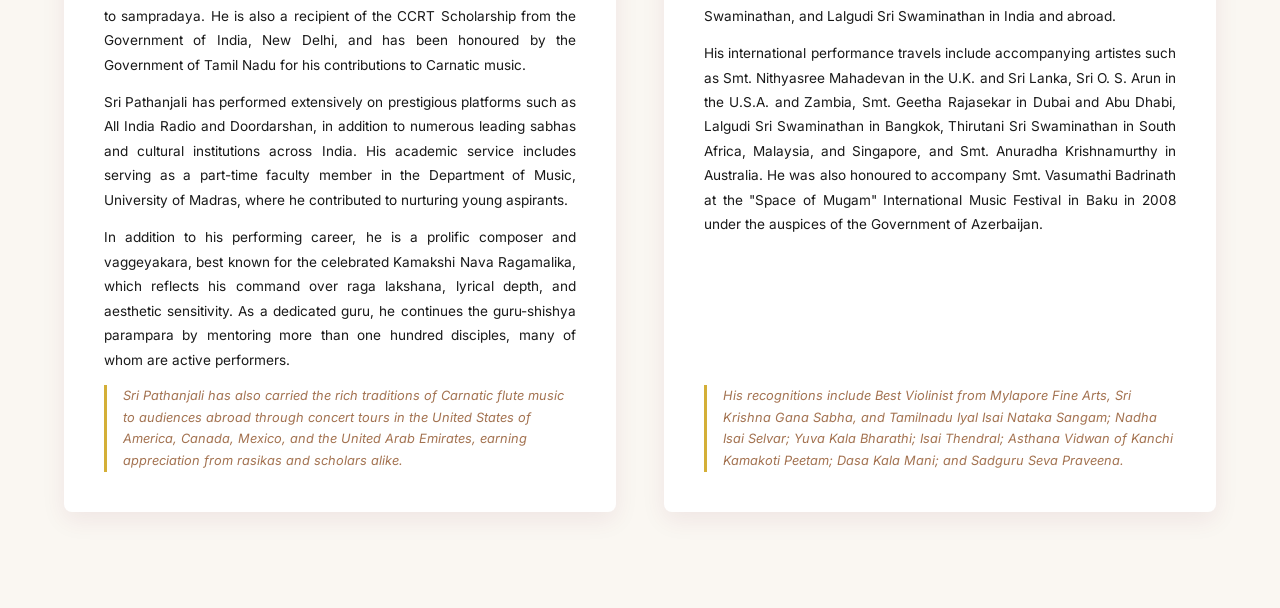
==== commit a0b0909e: "Add Program page and update navigation links across multiple pages" ====
--- a/artists.html
+++ b/artists.html
@@ -30,6 +30,7 @@
             <ul class="nav-links">
                 <li><a href="index.html">Home</a></li>
                 <li><a href="event.html">Event Details</a></li>
+                <li><a href="program.html">Program</a></li>
                 <li><a href="journey.html">Shibani's Dance Journey</a></li>
                 <li><a href="guru.html">The Guru</a></li>
                 <li><a href="school.html">Arathi School of Dance</a></li>
--- a/styles.css
+++ b/styles.css
@@ -285,6 +285,7 @@
     display: flex;
     align-items: center;
     gap: 1rem;
+    margin-right: 1rem;
 }
 
 nav.scrolled .nav-logo {
@@ -1377,6 +1378,207 @@
     .artist-role {
         font-size: 0.85rem;
     }
+}
+
+/* ==========================================================================
+   Program Page Styles
+   ========================================================================== */
+.program-intro {
+    text-align: center;
+    margin-bottom: 4rem;
+    padding: 2rem;
+    background-color: rgba(112, 23, 67, 0.05);
+    border-left: 4px solid var(--clr-gold);
+    border-radius: 4px;
+}
+
+.program-notice {
+    font-size: 1.05rem;
+    color: var(--clr-maroon);
+    font-style: italic;
+    margin: 0;
+    line-height: 1.8;
+}
+
+.program-items {
+    display: flex;
+    flex-direction: column;
+    gap: 3rem;
+}
+
+.program-item {
+    padding: 2.5rem;
+    background: linear-gradient(135deg, rgba(212, 175, 55, 0.05) 0%, rgba(112, 23, 67, 0.02) 100%);
+    border-radius: 8px;
+    border-left: 5px solid var(--clr-gold);
+    transition: var(--transition-smooth);
+}
+
+.program-item:hover {
+    box-shadow: 0 8px 24px rgba(112, 23, 67, 0.08);
+    transform: translateY(-4px);
+}
+
+.program-item-header {
+    margin-bottom: 1.8rem;
+    display: flex;
+    align-items: center;
+    gap: 1.5rem;
+}
+
+.program-item-header h3 {
+    font-size: 1.8rem;
+    margin: 0;
+    color: var(--clr-maroon);
+    letter-spacing: 0.5px;
+    flex: 1;
+}
+
+.program-divider {
+    flex-shrink: 0;
+    width: 40px;
+    height: 3px;
+    background: linear-gradient(90deg, var(--clr-gold), transparent);
+    border-radius: 2px;
+}
+
+.program-item-content {
+    display: flex;
+    flex-direction: column;
+    gap: 1.2rem;
+}
+
+.program-item-content p {
+    font-size: 1rem;
+    line-height: 1.8;
+    color: var(--clr-black);
+    margin: 0;
+}
+
+.program-details {
+    padding-top: 1rem;
+    border-top: 1px solid rgba(112, 23, 67, 0.1);
+    font-size: 0.95rem;
+    color: var(--clr-bronze);
+    font-family: var(--font-cinzel);
+    letter-spacing: 0.3px;
+}
+
+.program-details strong {
+    color: var(--clr-maroon);
+    font-weight: 600;
+}
+
+/* Responsive Design - Program Page Tablets */
+@media (max-width: 1024px) {
+    .program-item {
+        padding: 2rem;
+    }
+
+    .program-item-header h3 {
+        font-size: 1.6rem;
+    }
+
+    .program-item-header {
+        flex-direction: column;
+        align-items: flex-start;
+    }
+
+    .program-divider {
+        width: 60px;
+    }
+}
+
+/* Responsive Design - Program Page Mobile */
+@media (max-width: 768px) {
+    .section-title h2 {
+        font-size: 2.2rem;
+    }
+
+    .program-intro {
+        padding: 1.5rem;
+        margin-bottom: 3rem;
+    }
+
+    .program-notice {
+        font-size: 1rem;
+    }
+
+    .program-items {
+        gap: 2rem;
+    }
+
+    .program-item {
+        padding: 1.5rem;
+        border-left-width: 4px;
+    }
+
+    .program-item-header h3 {
+        font-size: 1.4rem;
+    }
+
+    .program-item-content p {
+        font-size: 0.95rem;
+        line-height: 1.7;
+    }
+
+    .program-details {
+        font-size: 0.9rem;
+    }
+}
+
+/* Responsive Design - Program Page Small Mobile */
+@media (max-width: 480px) {
+    .section-title h2 {
+        font-size: 1.8rem;
+    }
+
+    .section-title p {
+        font-size: 1rem;
+    }
+
+    .program-intro {
+        padding: 1.2rem;
+        margin-bottom: 2rem;
+    }
+
+    .program-notice {
+        font-size: 0.95rem;
+        line-height: 1.6;
+    }
+
+    .program-items {
+        gap: 1.5rem;
+    }
+
+    .program-item {
+        padding: 1.2rem;
+        border-radius: 4px;
+    }
+
+    .program-item-header {
+        gap: 1rem;
+    }
+
+    .program-item-header h3 {
+        font-size: 1.2rem;
+    }
+
+    .program-divider {
+        width: 30px;
+        height: 2px;
+    }
+
+    .program-item-content p {
+        font-size: 0.9rem;
+        line-height: 1.6;
+    }
+
+    .program-details {
+        font-size: 0.85rem;
+        padding-top: 0.8rem;
+    }
+}
 
     .artist-bio {
         font-size: 0.85rem;
